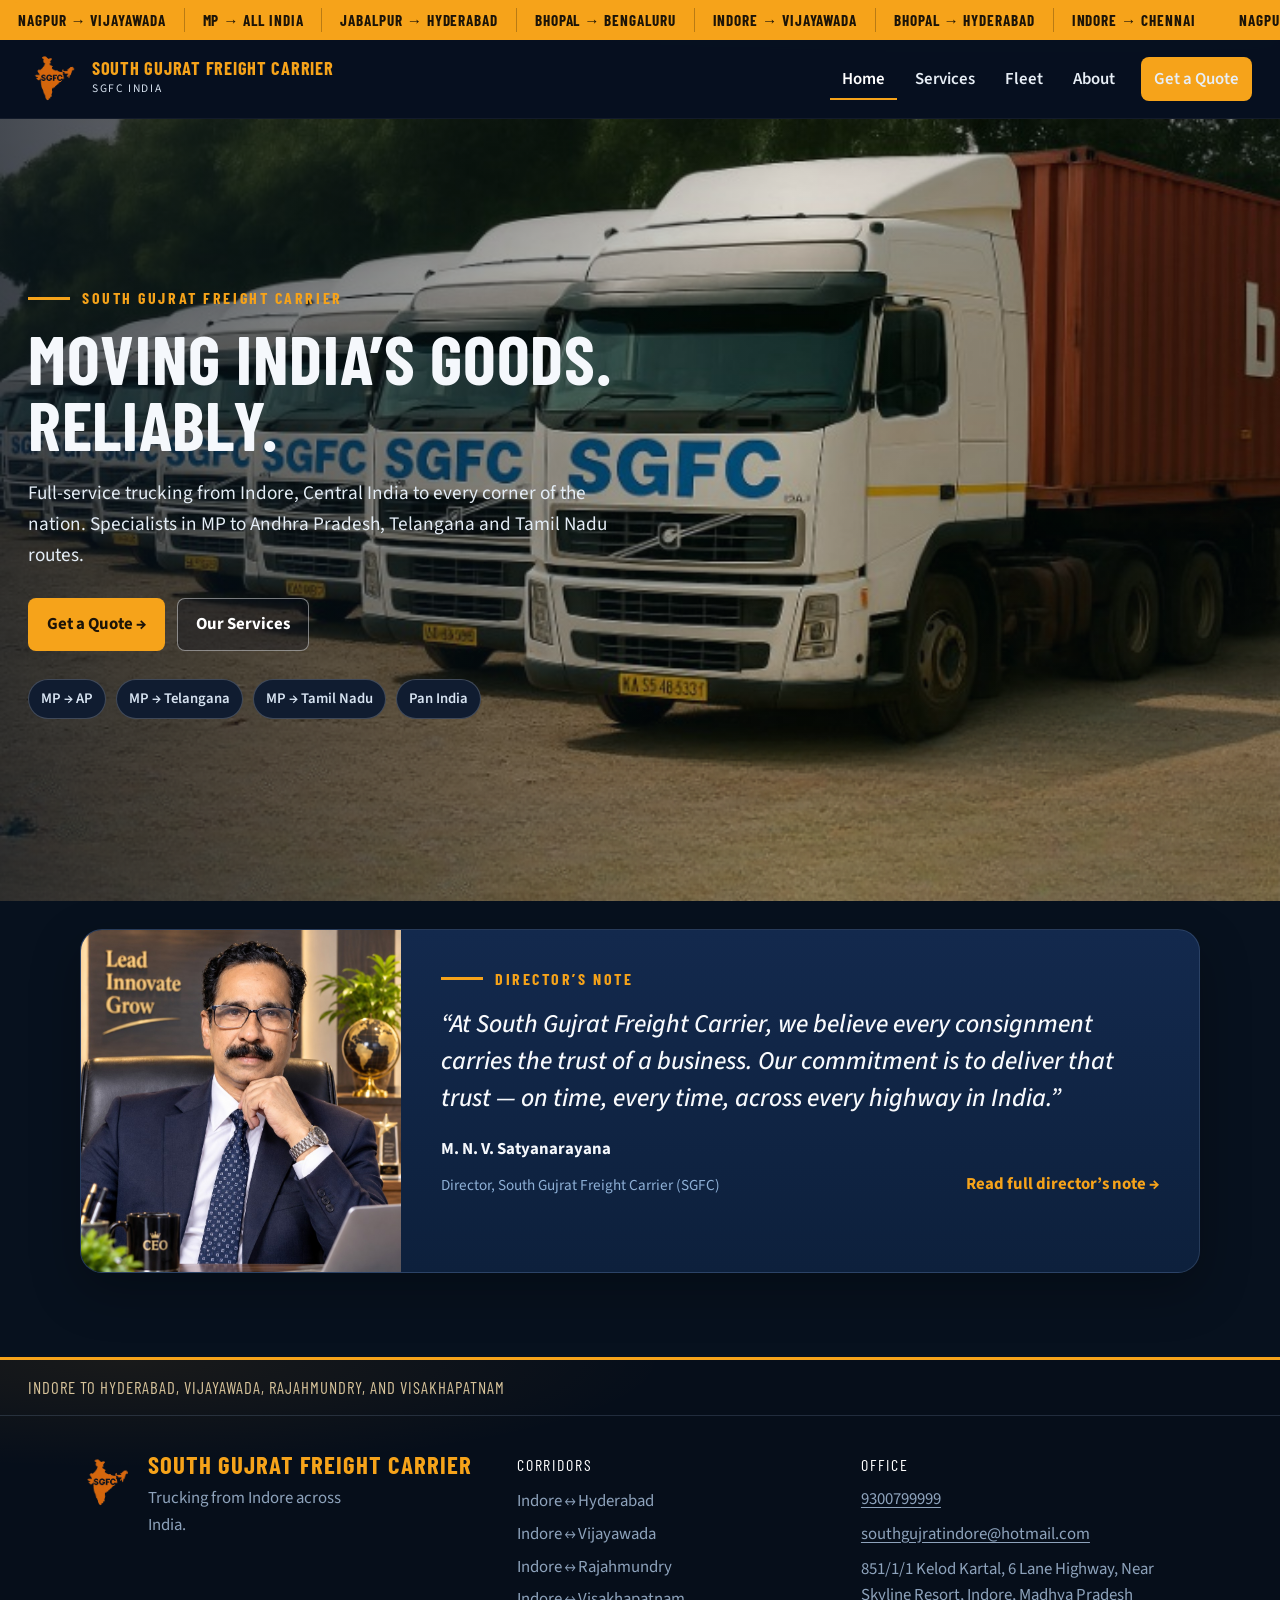
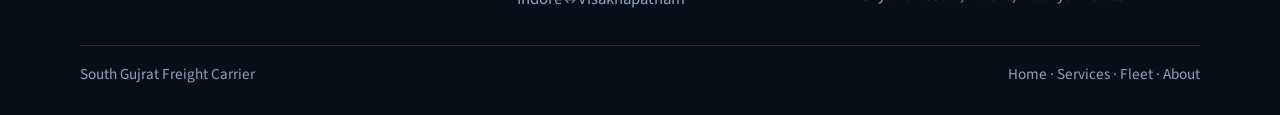
==== index.html @ d457032f "Add files via upload" ====
<!DOCTYPE html>
<html lang="en">
<head>
  <meta charset="UTF-8">
  <meta name="viewport" content="width=device-width, initial-scale=1">
  <title>South Gujrat Freight Carrier | Trucking from Indore</title>
  <meta name="description" content="Full-service trucking from Indore, Madhya Pradesh, to all of India, with regular lanes to Andhra Pradesh, Telangana, and Tamil Nadu. SGFC India.">
  <link rel="icon" href="assets/logo.png" type="image/png">
  <link rel="preconnect" href="https://fonts.googleapis.com">
  <link rel="preconnect" href="https://fonts.gstatic.com" crossorigin>
  <link href="https://fonts.googleapis.com/css2?family=Barlow+Condensed:wght@600;700;800&family=Source+Sans+3:ital,wght@0,400;0,500;0,600;0,700;1,500&display=swap" rel="stylesheet">
  <link rel="stylesheet" href="css/styles.css">
</head>
<body>
  <a class="skip" href="#main">Skip to content</a>
  <div class="topbar">
    <div class="ticker">
      <div class="ticker-track">
        <div class="ticker-group">
          <span>Nagpur → Vijayawada</span>
          <span>MP → All India</span>
          <span>Jabalpur → Hyderabad</span>
          <span>Bhopal → Bengaluru</span>
          <span>Indore → Vijayawada</span>
          <span>Bhopal → Hyderabad</span>
          <span>Indore → Chennai</span>
        </div>
        <div class="ticker-group" aria-hidden="true">
          <span>Nagpur → Vijayawada</span>
          <span>MP → All India</span>
          <span>Jabalpur → Hyderabad</span>
          <span>Bhopal → Bengaluru</span>
          <span>Indore → Vijayawada</span>
          <span>Bhopal → Hyderabad</span>
          <span>Indore → Chennai</span>
        </div>
      </div>
    </div>
    <header class="site-header wrap">
      <a class="brand" href="index.html">
        <img class="brand-mark" src="assets/logo.png" alt="">
        <span>
          <span class="brand-name">South Gujrat Freight Carrier</span>
          <span class="brand-sub">SGFC India</span>
        </span>
      </a>
      <button class="nav-toggle" type="button" aria-expanded="false" aria-controls="site-nav">Menu</button>
      <nav class="site-nav" id="site-nav">
        <a href="index.html" class="is-current" aria-current="page">Home</a>
        <a href="services.html">Services</a>
        <a href="fleet.html">Fleet</a>
        <a href="about.html">About</a>
        <a class="btn btn-orange" href="quote.html#quote">Get a Quote</a>
      </nav>
    </header>
  </div>

  <main id="main">
    <section class="hero">
      <div class="hero-bg"></div>
      <div class="hero-art">
        <img src="assets/trucks.png" alt="A line of SGFC trucks">
      </div>
      <div class="wrap hero-copy">
        <p class="eyebrow"><i></i> South Gujrat Freight Carrier</p>
        <h1>Moving India’s goods.<br>Reliably.</h1>
        <p class="lede">Full-service trucking from Indore, Central India to every corner of the nation. Specialists in MP to Andhra Pradesh, Telangana and Tamil Nadu routes.</p>
        <div class="hero-actions">
          <a class="btn btn-orange" href="quote.html#quote">Get a Quote →</a>
          <a class="btn btn-ghost" href="services.html">Our Services</a>
        </div>
        <div class="chips">
          <span class="chip">MP → AP</span>
          <span class="chip">MP → Telangana</span>
          <span class="chip">MP → Tamil Nadu</span>
          <span class="chip">Pan India</span>
        </div>
      </div>
    </section>

    <section class="section">
      <div class="wrap">
        <article class="director-card">
          <img src="assets/director.jpg" alt="M. N. V. Satyanarayana, Director of South Gujrat Freight Carrier">
          <div class="director-copy">
            <p class="eyebrow"><i></i> Director’s note</p>
            <blockquote class="director-quote">“At South Gujrat Freight Carrier, we believe every consignment carries the trust of a business. Our commitment is to deliver that trust — on time, every time, across every highway in India.”</blockquote>
            <div class="director-foot">
              <div>
                <p class="director-name">M. N. V. Satyanarayana</p>
                <p class="director-role">Director, South Gujrat Freight Carrier (SGFC)</p>
              </div>
              <a class="text-link" href="about.html#directors-note">Read full director’s note →</a>
            </div>
          </div>
        </article>
      </div>
    </section>
  </main>

  <footer class="site-footer">
    <p class="footer-lanes">Indore to Hyderabad, Vijayawada, Rajahmundry, and Visakhapatnam</p>
    <div class="wrap footer-main">
      <div class="footer-brand">
        <img src="assets/logo.png" alt="">
        <div>
          <p class="footer-name">South Gujrat Freight Carrier</p>
          <p class="footer-tagline">Trucking from Indore across India.</p>
        </div>
      </div>
      <div>
        <p class="footer-label">Corridors</p>
        <ul class="footer-routes">
          <li>Indore ↔ Hyderabad</li>
          <li>Indore ↔ Vijayawada</li>
          <li>Indore ↔ Rajahmundry</li>
          <li>Indore ↔ Visakhapatnam</li>
        </ul>
      </div>
      <div class="footer-office">
        <p class="footer-label">Office</p>
        <p><a href="tel:9300799999">9300799999</a></p>
        <p><a href="mailto:southgujratindore@hotmail.com">southgujratindore@hotmail.com</a></p>
        <p>851/1/1 Kelod Kartal, 6 Lane Highway, Near Skyline Resort, Indore, Madhya Pradesh</p>
      </div>
    </div>
    <div class="wrap footer-base">
      <p>South Gujrat Freight Carrier</p>
      <p class="footer-index"><a href="index.html">Home</a> · <a href="services.html">Services</a> · <a href="fleet.html">Fleet</a> · <a href="about.html">About</a></p>
    </div>
  </footer>
  <script src="js/main.js"></script>
</body>
</html>
---- css/styles.css ----
:root {
  --bg: #07111e;
  --bg-raise: #0c1b33;
  --card: #0e2244;
  --card-2: #12294e;
  --line: rgba(154, 184, 220, 0.18);
  --orange: #f6a31a;
  --orange-deep: #e09012;
  --ink: #f5f8fc;
  --muted: #a9bdd3;
  --soft: #8ea3bc;
  --on-orange: #1c1408;
  --header: rgba(7, 16, 32, 0.96);
  --radius: 18px;
  --max: 1120px;
  --ticker-h: 40px;
  --shadow: 0 18px 50px rgba(0, 0, 0, 0.28);
  --font: "Source Sans 3", "Segoe UI", sans-serif;
  --display: "Barlow Condensed", "Arial Narrow", Impact, sans-serif;
}

*,
*::before,
*::after {
  box-sizing: border-box;
}

html {
  scroll-behavior: smooth;
}

body {
  margin: 0;
  min-height: 100vh;
  background:
    radial-gradient(1200px 500px at 80% -10%, rgba(28, 64, 112, 0.35), transparent 60%),
    var(--bg);
  color: var(--ink);
  font-family: var(--font);
  font-size: 1.05rem;
  line-height: 1.6;
}

img {
  max-width: 100%;
  display: block;
}

a {
  color: inherit;
  text-decoration: none;
}

button,
input,
select,
textarea {
  font: inherit;
  color: inherit;
}

.skip {
  position: absolute;
  left: 12px;
  top: -40px;
  background: var(--orange);
  color: var(--on-orange);
  padding: 8px 12px;
  z-index: 80;
  border-radius: 6px;
}

.skip:focus {
  top: 8px;
}

.wrap {
  width: min(var(--max), calc(100% - 40px));
  margin-inline: auto;
}

.topbar {
  position: sticky;
  top: 0;
  z-index: 40;
}

.ticker {
  height: var(--ticker-h);
  background: var(--orange);
  color: var(--on-orange);
  overflow: hidden;
  display: flex;
  align-items: center;
}

.ticker-track {
  display: flex;
  width: max-content;
  animation: ticker 36s linear infinite;
}

.ticker-group {
  display: flex;
  align-items: center;
  gap: 0;
  padding-right: 8px;
}

.ticker-group span {
  font-family: var(--display);
  font-weight: 700;
  letter-spacing: 0.06em;
  text-transform: uppercase;
  font-size: 0.95rem;
  padding: 0 18px;
  white-space: nowrap;
}

.ticker-group span + span {
  border-left: 1px solid rgba(28, 20, 8, 0.28);
}

@keyframes ticker {
  from { transform: translateX(0); }
  to { transform: translateX(-50%); }
}

.site-header {
  display: flex;
  align-items: center;
  justify-content: space-between;
  gap: 20px;
  width: 100%;
  max-width: none;
  margin: 0;
  min-height: 78px;
  padding: 10px max(28px, calc((100vw - 1240px) / 2));
  background: var(--header);
  border-bottom: 1px solid rgba(255, 255, 255, 0.05);
  backdrop-filter: blur(10px);
  box-sizing: border-box;
}

.brand {
  display: flex;
  align-items: center;
  gap: 12px;
  min-width: 0;
}

.brand-mark {
  width: 52px;
  height: 58px;
  flex: none;
  object-fit: contain;
}

.brand-name {
  display: block;
  font-family: var(--display);
  font-weight: 700;
  letter-spacing: 0.04em;
  text-transform: uppercase;
  color: var(--orange);
  font-size: 1.15rem;
  line-height: 1.05;
}

.brand-sub {
  display: block;
  margin-top: 2px;
  color: #d5e0ee;
  font-size: 0.72rem;
  letter-spacing: 0.14em;
  text-transform: uppercase;
}

.nav-toggle {
  display: none;
  border: 1px solid rgba(255, 255, 255, 0.2);
  background: transparent;
  color: white;
  border-radius: 8px;
  padding: 8px 12px;
  cursor: pointer;
}

.site-nav {
  display: flex;
  align-items: center;
  gap: 6px;
}

.site-nav a {
  color: #e7eef6;
  font-weight: 600;
  padding: 8px 12px;
  border-radius: 8px;
}

.site-nav a.is-current {
  color: white;
  box-shadow: inset 0 -2px 0 var(--orange);
  border-radius: 0;
}

.site-nav a.btn {
  box-shadow: none;
  margin-left: 8px;
}

.btn {
  display: inline-flex;
  align-items: center;
  justify-content: center;
  gap: 8px;
  border-radius: 8px;
  padding: 12px 18px;
  font-weight: 700;
  border: 1px solid transparent;
  cursor: pointer;
  transition: transform 0.15s ease, background 0.15s ease;
}

.btn:hover {
  transform: translateY(-1px);
}

.btn-orange {
  background: var(--orange);
  color: var(--on-orange);
}

.btn-orange:hover {
  background: #ffb42e;
}

.btn-ghost {
  background: rgba(6, 14, 28, 0.35);
  color: white;
  border-color: rgba(255, 255, 255, 0.45);
}

.hero {
  position: relative;
  min-height: calc(100vh - 118px);
  display: grid;
  align-items: center;
  padding: 72px 0 88px;
  overflow: hidden;
}

.hero-bg,
.hero-art {
  position: absolute;
  inset: 0;
  pointer-events: none;
}

.hero-bg {
  z-index: 1;
  background: linear-gradient(90deg, rgba(7, 17, 30, 0.72) 0%, rgba(7, 17, 30, 0.42) 34%, rgba(7, 17, 30, 0.12) 62%, rgba(7, 17, 30, 0.2) 100%);
}

.hero-art {
  z-index: 0;
}

.hero-art img {
  position: absolute;
  inset: 0;
  width: 100%;
  height: 100%;
  object-fit: cover;
  object-position: center center;
}

.hero-copy {
  position: relative;
  z-index: 1;
  width: 100%;
  max-width: none;
  margin: 0;
  padding-left: max(28px, calc((100vw - 1240px) / 2));
  padding-right: max(28px, calc((100vw - 1240px) / 2));
  box-sizing: border-box;
}

.hero-copy h1 {
  max-width: 11em;
}

.hero-copy .lede {
  max-width: 38rem;
}

.eyebrow {
  display: flex;
  align-items: center;
  gap: 12px;
  margin: 0 0 14px;
  color: var(--orange);
  font-family: var(--display);
  font-weight: 700;
  letter-spacing: 0.16em;
  text-transform: uppercase;
  font-size: 1rem;
}

.eyebrow i {
  width: 42px;
  height: 3px;
  background: var(--orange);
  display: block;
  font-style: normal;
}

p {
  margin: 0 0 0.75em;
}

p:last-child {
  margin-bottom: 0;
}

h1,
h2,
h3 {
  font-family: var(--display);
  font-weight: 700;
  letter-spacing: 0.01em;
  line-height: 0.95;
  margin: 0;
}

.hero h1 {
  font-size: clamp(2.7rem, 5.4vw, 4.8rem);
  text-transform: uppercase;
  max-width: 11em;
}

.lede {
  color: var(--muted);
  font-size: 1.15rem;
  max-width: 62ch;
}

.hero .lede {
  margin: 22px 0 0;
  font-size: 1.2rem;
  color: #e4edf6;
}

.hero-actions {
  display: flex;
  flex-wrap: wrap;
  gap: 12px;
  margin-top: 28px;
}

.chips {
  display: flex;
  flex-wrap: wrap;
  gap: 10px;
  margin-top: 28px;
}

.chip,
.pill {
  display: inline-flex;
  align-items: center;
  border-radius: 999px;
  padding: 7px 12px;
  font-size: 0.92rem;
  font-weight: 600;
}

.chip {
  color: #d7e3f1;
  background: #101c30;
  border: 1px solid rgba(255, 255, 255, 0.2);
  position: relative;
  z-index: 2;
}

.pill {
  background: var(--orange);
  color: var(--on-orange);
  font-size: 0.78rem;
  letter-spacing: 0.03em;
  text-transform: uppercase;
}

.section {
  padding: 28px 0 84px;
}

.director-card {
  display: grid;
  grid-template-columns: minmax(240px, 320px) 1fr;
  background: linear-gradient(180deg, #13294d 0%, #0d203c 100%);
  border: 1px solid var(--line);
  border-radius: 22px;
  overflow: hidden;
  box-shadow: var(--shadow);
}

.director-card img {
  width: 100%;
  height: 100%;
  min-height: 340px;
  object-fit: cover;
  object-position: center 18%;
}

.director-copy {
  padding: 36px 40px 32px;
}

.director-quote {
  margin: 8px 0 22px;
  font-size: clamp(1.25rem, 2vw, 1.65rem);
  font-style: italic;
  font-weight: 500;
  line-height: 1.45;
  color: #f7f9fc;
}

.director-name {
  font-family: var(--font);
  font-size: 1.05rem;
  font-weight: 700;
  letter-spacing: 0;
  line-height: 1.3;
}

.director-role {
  margin: 2px 0 0;
  color: #8eb0d6;
  font-size: 0.95rem;
}

.director-foot {
  display: flex;
  justify-content: space-between;
  align-items: flex-end;
  gap: 16px;
  flex-wrap: wrap;
  margin-top: 8px;
}

.text-link {
  color: var(--orange);
  font-weight: 700;
}

.text-link:hover {
  text-decoration: underline;
}

.page-head {
  padding: 54px 0 10px;
}

.page-head h1 {
  font-size: clamp(2.6rem, 5vw, 4.2rem);
  text-transform: uppercase;
  max-width: 16ch;
}

.page-head .lede {
  margin-top: 16px;
}

.card-grid {
  display: grid;
  grid-template-columns: 1fr 1fr;
  gap: 22px;
  margin-top: 28px;
}

.service-card,
.fleet-card,
.person,
.office-card,
.form-card,
.story-card {
  background: linear-gradient(180deg, rgba(18, 42, 78, 0.95), rgba(12, 30, 58, 0.95));
  border: 1px solid var(--line);
  border-radius: var(--radius);
  box-shadow: var(--shadow);
}

.service-card {
  padding: 28px 28px 24px;
}

.service-card h2,
.fleet-group h2,
.block-title {
  font-size: clamp(1.55rem, 2.2vw, 2rem);
  text-transform: uppercase;
  line-height: 1;
}

.card-kicker {
  display: flex;
  align-items: center;
  gap: 14px;
  margin-bottom: 8px;
}

.icon-badge {
  width: 46px;
  height: 46px;
  border-radius: 12px;
  display: grid;
  place-items: center;
  background: rgba(246, 163, 26, 0.12);
  color: var(--orange);
  flex: none;
}

.service-card p,
.fleet-card p,
.story-card p,
.note p {
  color: var(--muted);
}

.checks {
  list-style: none;
  padding: 0;
  margin: 18px 0 0;
  display: grid;
  grid-template-columns: 1fr 1fr;
  gap: 10px 16px;
}

.checks li {
  display: flex;
  gap: 8px;
  align-items: flex-start;
  color: #d5e2f0;
  font-weight: 600;
  font-size: 0.98rem;
}

.checks svg {
  flex: none;
  margin-top: 2px;
  color: var(--orange);
}

.fleet-groups {
  display: grid;
  gap: 28px;
  margin-top: 28px;
}

.fleet-group h2 {
  margin-bottom: 14px;
}

.fleet-row {
  display: grid;
  grid-template-columns: repeat(3, 1fr);
  gap: 16px;
}

.fleet-card {
  padding: 22px;
}

.fleet-card strong {
  display: block;
  font-family: var(--display);
  font-size: 2rem;
  letter-spacing: 0.03em;
  text-transform: uppercase;
  line-height: 1;
  margin-bottom: 8px;
}

.fleet-card p {
  margin: 0;
}

.page-banner {
  position: relative;
  min-height: 420px;
  display: flex;
  align-items: flex-end;
  padding: 72px 0 48px;
  background-color: #07111e;
  background-position: center center;
  background-size: cover;
  background-repeat: no-repeat;
}

.page-banner::before {
  content: "";
  position: absolute;
  inset: 0;
  background: linear-gradient(90deg, rgba(7, 17, 30, 0.78) 0%, rgba(7, 17, 30, 0.4) 52%, rgba(7, 17, 30, 0.22) 100%);
}

.page-banner .wrap {
  position: relative;
  z-index: 1;
}

.banner-services { background-image: url("../assets/services-hero.jpg"); }
.banner-fleet { background-image: url("../assets/fleet-hero.jpg"); }
.banner-about {
  background-image: url("../assets/office.jpg");
  background-position: center 62%;
}
.banner-contact { background-image: url("../assets/contact-hero.jpg"); }

.page-banner h1 {
  font-size: clamp(2.8rem, 6vw, 4.6rem);
  text-transform: uppercase;
  max-width: 16em;
}

.page-banner .lede {
  color: #e7eef6;
  max-width: 40rem;
}

.intro-band {
  background: #12243f;
  padding: 28px 0;
}

.intro-band p {
  margin: 0 auto;
  max-width: 920px;
  text-align: center;
  color: #d7e3f1;
  font-size: 1.08rem;
}

.section-title {
  text-align: center;
  text-transform: uppercase;
  font-size: clamp(2rem, 4vw, 2.8rem);
  margin: 0 0 22px;
}

.route-grid,
.goods-grid,
.spec-grid {
  display: grid;
  gap: 14px;
}

.route-grid,
.spec-grid {
  grid-template-columns: 1fr 1fr;
}

.goods-grid {
  grid-template-columns: repeat(4, 1fr);
}

.route-card,
.goods-grid span,
.spec-card {
  border: 1px solid var(--line);
  border-radius: 16px;
  background: #0e2244;
}

.route-card {
  display: flex;
  justify-content: space-between;
  align-items: center;
  gap: 12px;
  padding: 16px 18px;
}

.route-card strong {
  display: block;
  font-size: 1.05rem;
}

.route-card span {
  color: var(--soft);
  font-size: 0.92rem;
}

.route-card em {
  color: var(--orange);
  font-style: normal;
  font-weight: 700;
  font-size: 1.25rem;
}

.goods-grid span {
  display: block;
  text-align: center;
  padding: 16px 12px;
  font-weight: 600;
}

.spec-card {
  overflow: hidden;
  padding: 0;
}

.spec-visual {
  position: relative;
  min-height: 150px;
  display: grid;
  place-items: center;
  background: linear-gradient(180deg, #1a3d72, #24325a);
  color: var(--orange);
}

.spec-visual .pill {
  position: absolute;
  top: 14px;
  right: 14px;
}

.spec-body {
  padding: 20px 22px 22px;
}

.spec-body h2 {
  font-size: 1.45rem;
  text-transform: uppercase;
}

.spec-body p {
  color: var(--muted);
}

.spec-cap,
.spec-label {
  color: var(--orange);
  font-weight: 700;
  margin: 8px 0 6px;
}

.spec-best {
  color: white;
  font-weight: 700;
  margin: 0;
}

.story-card,
.note {
  padding: 32px;
  margin-top: 22px;
}

.note-layout {
  display: grid;
  grid-template-columns: 280px 1fr;
  gap: 28px;
  align-items: start;
}

.note-layout img {
  width: 100%;
  border-radius: 14px;
  object-fit: cover;
  object-position: center 15%;
  min-height: 320px;
  max-height: 460px;
}

.team-grid {
  display: grid;
  grid-template-columns: repeat(4, 1fr);
  gap: 18px;
  margin-top: 18px;
}

.person {
  padding: 16px 16px 20px;
  text-align: center;
}

.portrait {
  border-radius: 16px;
  background: #070b12;
  overflow: hidden;
  aspect-ratio: 4 / 5;
  display: grid;
  place-items: end center;
}

.portrait img {
  width: 100%;
  height: 100%;
  object-fit: contain;
  object-position: center bottom;
}

.portrait-photo img {
  object-fit: cover;
  object-position: center 20%;
}

.team-title {
  margin: 42px 0 0;
}

.person h3 {
  margin-top: 14px;
  font-family: var(--font);
  font-size: 1.15rem;
  font-weight: 700;
  letter-spacing: 0;
  line-height: 1.3;
  text-transform: none;
}

.contact-layout {
  display: grid;
  grid-template-columns: 0.85fr 1.15fr;
  gap: 22px;
  margin-top: 28px;
  align-items: start;
}

.office-card,
.form-card {
  padding: 28px;
}

.office-list {
  display: grid;
  gap: 16px;
  margin: 18px 0 0;
}

.office-list div {
  padding-top: 14px;
  border-top: 1px solid var(--line);
}

.office-list dt {
  font-size: 0.78rem;
  letter-spacing: 0.12em;
  text-transform: uppercase;
  color: var(--orange);
  font-weight: 700;
}

.office-list dd {
  margin: 4px 0 0;
  color: var(--muted);
}

.office-list a {
  color: white;
  font-weight: 700;
}

.blank-note {
  color: var(--soft);
  margin-top: 8px;
}

label {
  display: block;
  font-weight: 700;
  font-size: 0.92rem;
  margin-bottom: 6px;
}

.fields {
  display: grid;
  grid-template-columns: 1fr 1fr;
  gap: 14px 16px;
}

.field-wide {
  grid-column: 1 / -1;
}

input,
select,
textarea {
  width: 100%;
  background: #091526;
  border: 1px solid rgba(158, 186, 220, 0.28);
  border-radius: 8px;
  padding: 11px 12px;
  outline: none;
}

input:focus,
select:focus,
textarea:focus {
  border-color: var(--orange);
  box-shadow: 0 0 0 3px rgba(246, 163, 26, 0.18);
}

textarea {
  min-height: 120px;
  resize: vertical;
}

.form-actions {
  margin-top: 16px;
}

.form-result {
  margin-top: 16px;
  padding: 14px 16px;
  border-radius: 10px;
  background: rgba(246, 163, 26, 0.1);
  border: 1px solid rgba(246, 163, 26, 0.35);
  color: #f3e2c0;
}

.form-result[hidden] {
  display: none;
}

.form-result.is-error {
  background: rgba(180, 48, 48, 0.16);
  border-color: rgba(255, 140, 140, 0.45);
  color: #ffd7d7;
}

.honey {
  position: absolute;
  left: -10000px;
  width: 1px;
  height: 1px;
  overflow: hidden;
}

.btn:disabled {
  opacity: 0.7;
  cursor: wait;
}

.form-result pre {
  white-space: pre-wrap;
  font-family: var(--font);
  margin: 10px 0 0;
  color: var(--ink);
}

.site-footer {
  border-top: 3px solid var(--orange);
  color: var(--soft);
  background:
    radial-gradient(900px 180px at 10% 0%, rgba(246, 163, 26, 0.08), transparent 60%),
    #060e1a;
}

.footer-lanes {
  margin: 0;
  padding: 16px max(28px, calc((100vw - 1240px) / 2));
  border-bottom: 1px solid var(--line);
  color: #d7c39a;
  font-family: var(--display);
  letter-spacing: 0.06em;
  text-transform: uppercase;
  font-size: 1.05rem;
  line-height: 1.4;
}

.footer-main {
  display: grid;
  grid-template-columns: 1.3fr 1fr 1.1fr;
  gap: 36px;
  padding: 36px 0 28px;
}

.footer-brand {
  display: flex;
  align-items: flex-start;
  gap: 14px;
}

.footer-brand img {
  width: 54px;
  height: 62px;
  object-fit: contain;
  flex: none;
}

.footer-tagline {
  margin: 0;
  max-width: 28ch;
}

.footer-name {
  margin: 0 0 8px;
  color: var(--orange);
  font-family: var(--display);
  font-size: 1.55rem;
  letter-spacing: 0.04em;
  text-transform: uppercase;
  font-weight: 700;
  line-height: 1;
}

.footer-label {
  margin: 0 0 10px;
  color: white;
  font-family: var(--display);
  letter-spacing: 0.12em;
  text-transform: uppercase;
  font-size: 1rem;
}

.footer-routes {
  list-style: none;
  margin: 0;
  padding: 0;
  display: grid;
  gap: 6px;
}

.footer-office p {
  margin: 0 0 8px;
}

.footer-office a,
.footer-index a {
  color: inherit;
  text-decoration: none;
}

.footer-office a {
  text-decoration: underline;
  text-underline-offset: 3px;
}

.footer-office a:hover,
.footer-index a:hover {
  color: white;
}

.footer-base {
  display: flex;
  justify-content: space-between;
  gap: 16px;
  flex-wrap: wrap;
  padding: 16px 0 28px;
  border-top: 1px solid var(--line);
  font-size: 0.95rem;
}

.footer-base > p,
.footer-index {
  margin: 0;
}

.fleet-photo {
  margin: 8px auto 0;
}

.fleet-photo img {
  width: 100%;
  height: min(440px, 56vw);
  object-fit: cover;
  object-position: center 62%;
  border-radius: 18px;
  border: 1px solid var(--line);
}

@media (max-width: 980px) {
  .card-grid,
  .contact-layout,
  .note-layout,
  .team-grid,
  .fleet-row,
  .route-grid,
  .spec-grid,
  .goods-grid,
  .footer-main {
    grid-template-columns: 1fr 1fr;
  }

  .team-grid {
    grid-template-columns: 1fr 1fr;
  }

  .director-card {
    grid-template-columns: 1fr;
  }

  .director-card img {
    max-height: 420px;
  }
}

@media (max-width: 800px) {
  .nav-toggle {
    display: inline-flex;
  }

  .site-nav {
    display: none;
    position: absolute;
    left: 0;
    right: 0;
    top: 100%;
    background: #071322;
    border-bottom: 1px solid var(--line);
    padding: 10px 20px 18px;
    flex-direction: column;
    align-items: stretch;
  }

  .site-nav.is-open {
    display: flex;
  }

  .site-nav a.btn {
    margin-left: 0;
    text-align: center;
  }

  .site-header {
    position: relative;
  }

  .brand-name {
    font-size: 0.95rem;
  }
}

@media (max-width: 680px) {
  .wrap {
    width: min(var(--max), calc(100% - 28px));
  }

  .card-grid,
  .contact-layout,
  .note-layout,
  .team-grid,
  .fleet-row,
  .route-grid,
  .spec-grid,
  .footer-main,
  .fields,
  .checks {
    grid-template-columns: 1fr;
  }

  .goods-grid {
    grid-template-columns: 1fr 1fr;
  }

  .hero {
    min-height: auto;
    padding: 48px 0 64px;
  }

  .hero-bg {
    background: linear-gradient(180deg, rgba(7, 17, 30, 0.62) 0%, rgba(7, 17, 30, 0.28) 100%);
  }

  .hero-art img {
    object-position: 70% center;
  }

  .director-copy,
  .service-card,
  .story-card,
  .note,
  .office-card,
  .form-card {
    padding: 22px;
  }
}

.network-intro {
  max-width: 760px;
  margin: 0 auto 28px;
  text-align: center;
}

.network-intro .eyebrow {
  justify-content: center;
}

.network-intro p:last-child {
  margin: 0;
  color: #d5e2f0;
}

.network-map {
  position: relative;
  height: 560px;
  border-radius: 28px;
  border: 1px solid rgba(154, 184, 220, 0.22);
  background:
    radial-gradient(480px 240px at 50% 48%, rgba(246, 163, 26, 0.1), transparent 72%),
    linear-gradient(180deg, #132848 0%, #0b1730 100%);
  overflow: hidden;
  box-shadow: 0 24px 50px rgba(0, 0, 0, 0.28);
}

.network-lines {
  position: absolute;
  inset: 0;
  width: 100%;
  height: 100%;
}

.network-lines line {
  stroke: rgba(246, 196, 92, 0.9);
  stroke-width: 1.7;
  stroke-linecap: round;
  stroke-dasharray: 1.5 9;
  animation: lane-flow 1.15s linear infinite;
}

@keyframes lane-flow {
  to { stroke-dashoffset: -21; }
}

.net-hub,
.net-node,
.net-truck {
  position: absolute;
}

.net-hub {
  left: 50%;
  top: 48%;
  z-index: 4;
  display: flex;
  flex-direction: column;
  align-items: center;
  justify-content: center;
  width: 158px;
  min-height: 104px;
  padding: 14px 12px 12px;
  border-radius: 16px;
  transform: translate(-50%, -50%);
  background: linear-gradient(180deg, #ffc14a 0%, #e09012 100%);
  color: #1b1203;
  text-align: center;
  box-shadow: 0 18px 40px rgba(246, 163, 26, 0.28);
}

.net-hub strong {
  font-family: var(--display);
  font-size: 2rem;
  font-weight: 800;
  letter-spacing: 0.08em;
  line-height: 0.9;
  text-transform: uppercase;
}

.net-hub small {
  margin-top: 4px;
  font-size: 0.78rem;
  font-weight: 700;
}

.hub-ring {
  position: relative;
  width: 16px;
  height: 16px;
  margin-bottom: 8px;
  border: 3px solid white;
  border-radius: 50%;
  box-shadow: 0 0 0 5px rgba(255, 255, 255, 0.18);
}

.hub-ring::before,
.hub-ring::after {
  content: "";
  position: absolute;
  inset: -7px;
  border: 2px solid rgba(255, 255, 255, 0.8);
  border-radius: 50%;
  animation: hub-pulse 2.4s ease-out infinite;
}

.hub-ring::after {
  animation-delay: 1.2s;
}

@keyframes hub-pulse {
  0% { transform: scale(0.65); opacity: 0.85; }
  100% { transform: scale(2.1); opacity: 0; }
}

.net-node[data-lane="gujarat"] { --x: 16%; --y: 24%; }
.net-node[data-lane="maharashtra"] { --x: 12%; --y: 50%; }
.net-node[data-lane="karnataka"] { --x: 22%; --y: 78%; }
.net-node[data-lane="tamil-nadu"] { --x: 50%; --y: 88%; }
.net-node[data-lane="andhra-pradesh"] { --x: 78%; --y: 78%; }
.net-node[data-lane="telangana"] { --x: 88%; --y: 48%; }
.net-node[data-lane="bihar"] { --x: 82%; --y: 22%; }
.net-node[data-lane="west-bengal"] { --x: 52%; --y: 14%; }

.net-node {
  z-index: 3;
  left: var(--x);
  top: var(--y);
  display: flex;
  align-items: center;
  gap: 8px;
  margin: 0;
  padding: 9px 14px;
  border: 1px solid rgba(176, 206, 236, 0.32);
  border-radius: 12px;
  background: rgba(16, 40, 74, 0.94);
  color: white;
  font-weight: 600;
  white-space: nowrap;
  transform: translate(-50%, -50%);
  box-shadow: 0 12px 26px rgba(0, 0, 0, 0.28);
}

.node-dot {
  width: 9px;
  height: 9px;
  border-radius: 50%;
  background: #3ddc97;
  box-shadow: 0 0 0 4px rgba(61, 220, 151, 0.16);
  flex: none;
}

.net-truck {
  z-index: 2;
  left: 0;
  top: 0;
  width: 46px;
  height: 23px;
  offset-rotate: auto;
  offset-anchor: center;
  animation: net-run var(--dur, 7s) linear infinite;
  animation-delay: var(--delay, 0s);
  opacity: 0;
  pointer-events: none;
}

.network-map.is-ready .net-truck {
  opacity: 1;
}

.net-truck svg {
  display: block;
  width: 46px;
  height: 23px;
  overflow: visible;
  filter: drop-shadow(0 2px 2px rgba(0, 0, 0, 0.4));
}

.net-truck rect {
  fill: #f6a31a;
}

.net-truck .cab {
  fill: #ffe3a6;
}

.net-truck .glass {
  fill: #16324f;
}

@keyframes net-run {
  0% { offset-distance: 0%; }
  46% { offset-distance: 100%; }
  54% { offset-distance: 100%; }
  100% { offset-distance: 0%; }
}

.routes-head {
  margin: 28px 0 14px;
  text-align: center;
}

.routes-head h3 {
  margin: 0;
  font-family: var(--display);
  font-size: clamp(1.7rem, 3vw, 2.2rem);
  letter-spacing: 0.04em;
  text-transform: uppercase;
}

.routes-head p {
  margin: 6px 0 0;
  color: var(--soft);
}

.major-routes {
  display: grid;
  grid-template-columns: repeat(4, 1fr);
  gap: 14px;
}

.major-routes article {
  padding: 18px 16px 16px;
  border: 1px solid rgba(154, 184, 220, 0.2);
  border-radius: 16px;
  background: #0d1b31;
}

.route-pair {
  display: flex;
  align-items: baseline;
  justify-content: space-between;
  gap: 8px;
  margin: 0;
  color: white;
  font-family: var(--display);
  font-size: clamp(1.15rem, 1.6vw, 1.45rem);
  font-weight: 700;
  letter-spacing: 0.03em;
  line-height: 1;
  text-transform: uppercase;
}

.route-pair i {
  color: var(--orange);
  font-style: normal;
}

.major-routes small {
  display: block;
  margin-top: 10px;
  color: var(--soft);
}

@media (max-width: 980px) {
  .major-routes {
    grid-template-columns: 1fr 1fr;
  }

  .network-map {
    height: 620px;
  }

  .net-node[data-lane="gujarat"] { --x: 22%; --y: 13%; }
  .net-node[data-lane="west-bengal"] { --x: 62%; --y: 9%; }
  .net-node[data-lane="bihar"] { --x: 84%; --y: 22%; }
  .net-node[data-lane="maharashtra"] { --x: 18%; --y: 32%; }
  .net-node[data-lane="telangana"] { --x: 86%; --y: 56%; }
  .net-node[data-lane="karnataka"] { --x: 20%; --y: 68%; }
  .net-node[data-lane="andhra-pradesh"] { --x: 78%; --y: 74%; }
  .net-node[data-lane="tamil-nadu"] { --x: 46%; --y: 90%; }
}

@media (max-width: 680px) {
  .network-map {
    height: 700px;
    border-radius: 20px;
  }

  .net-hub {
    width: 108px;
    min-height: 84px;
  }

  .net-hub strong {
    font-size: 1.45rem;
  }

  .net-node {
    max-width: 96px;
    padding: 6px 8px;
    font-size: 0.84rem;
    line-height: 1.15;
    white-space: normal;
  }

  .net-truck,
  .net-truck svg {
    width: 32px;
    height: 16px;
  }

  .major-routes {
    grid-template-columns: 1fr;
  }
}

@media (prefers-reduced-motion: reduce) {
  .ticker-track,
  .network-lines line,
  .hub-ring::before,
  .hub-ring::after,
  .net-truck {
    animation: none;
  }

  .net-truck {
    offset-distance: 58%;
  }

  html {
    scroll-behavior: auto;
  }
}
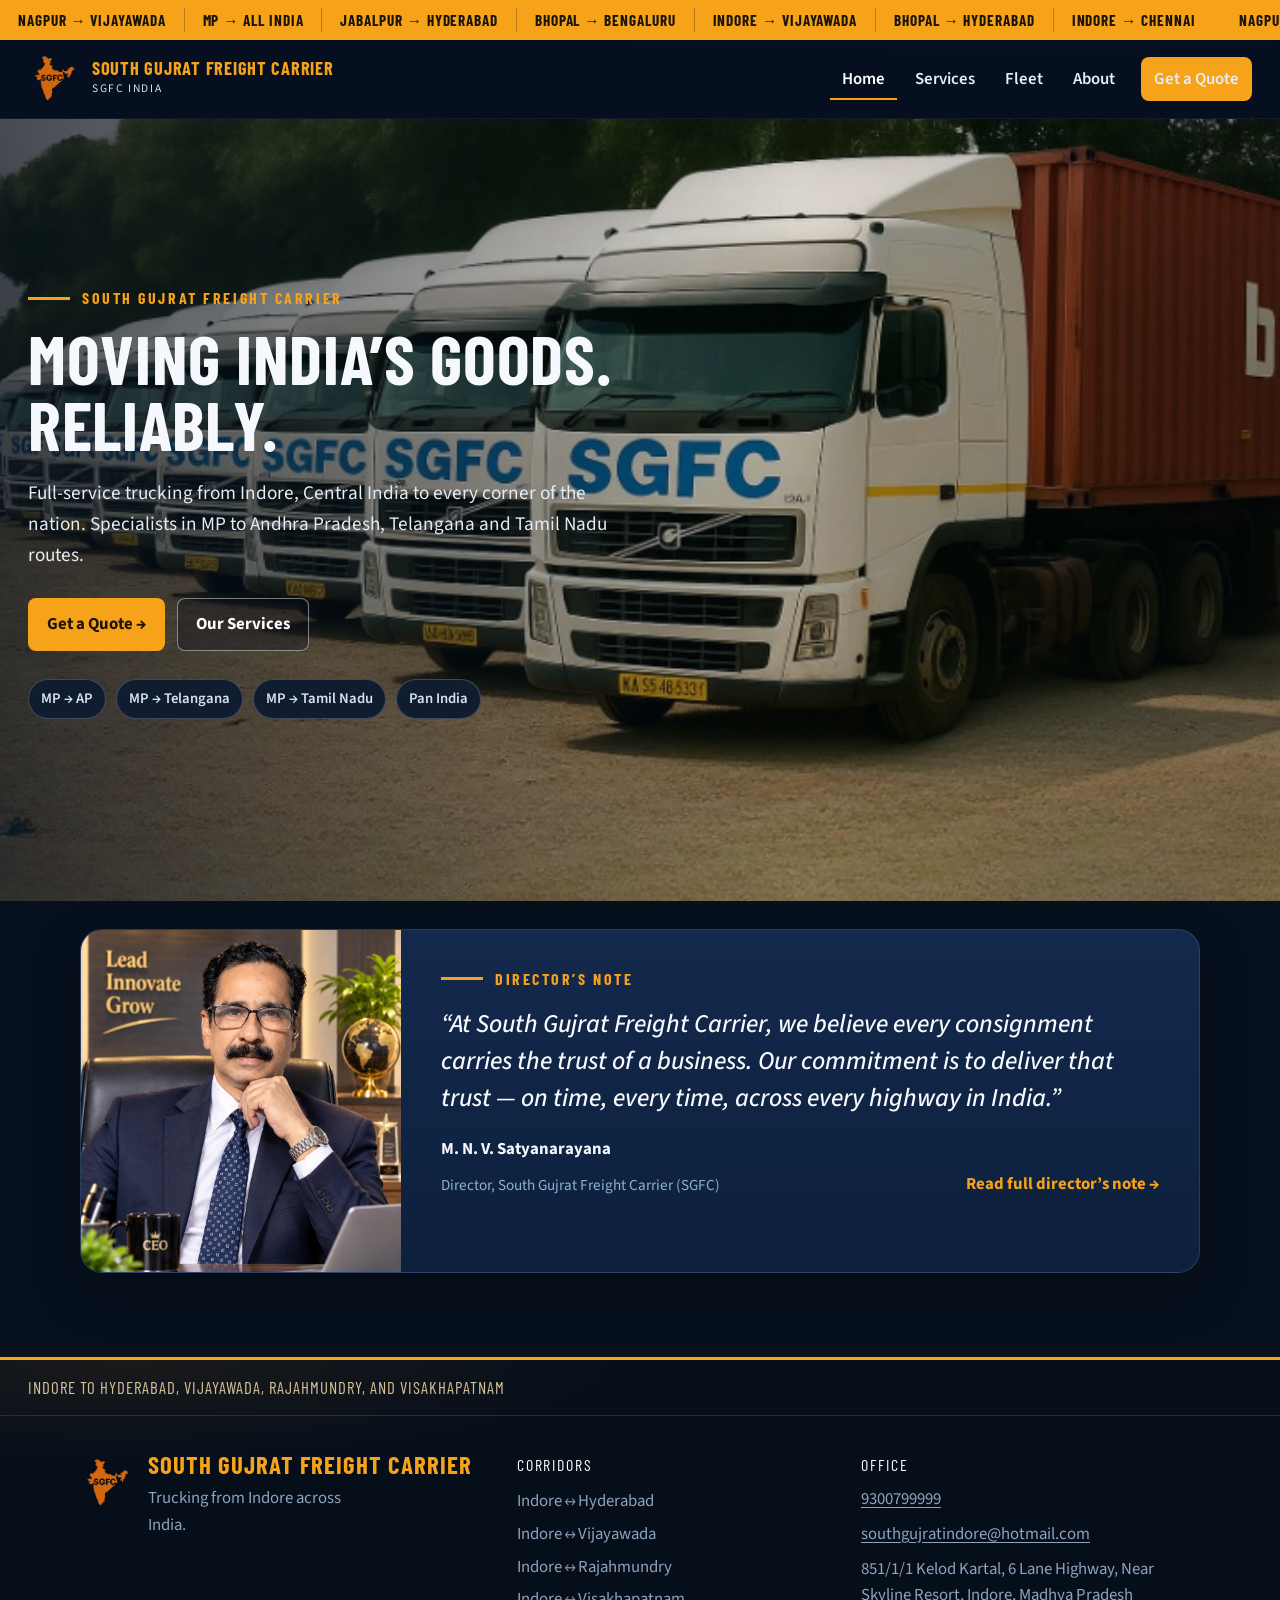
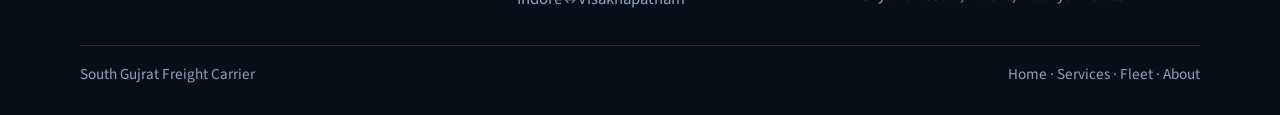
==== commit c723650c: "Fade page text in after each page opens Headlines, introductions, and section blocks stay clear unti" ====
--- a/index.html
+++ b/index.html
@@ -2,6 +2,7 @@
 <html lang="en">
 <head>
   <meta charset="UTF-8">
+  <script>document.documentElement.classList.add("js");</script>
   <meta name="viewport" content="width=device-width, initial-scale=1">
   <title>South Gujrat Freight Carrier | Trucking from Indore</title>
   <meta name="description" content="Full-service trucking from Indore, Madhya Pradesh, to all of India, with regular lanes to Andhra Pradesh, Telangana, and Tamil Nadu. SGFC India.">
--- a/css/styles.css
+++ b/css/styles.css
@@ -1486,6 +1486,46 @@
   }
 }
 
+@keyframes appear {
+  from {
+    opacity: 0;
+    transform: translateY(18px);
+  }
+
+  to {
+    opacity: 1;
+    transform: none;
+  }
+}
+
+@keyframes appear-fade {
+  from { opacity: 0; }
+  to { opacity: 1; }
+}
+
+@media (prefers-reduced-motion: no-preference) {
+  html.js .hero-copy > *,
+  html.js .page-banner .wrap > *,
+  html.js .intro-band .wrap,
+  html.js main .section .wrap > * {
+    opacity: 0;
+    transform: translateY(18px);
+  }
+
+  html.js main .section .wrap > .network-map {
+    transform: none;
+  }
+
+  html.js .is-shown {
+    animation: appear 0.72s cubic-bezier(0.22, 0.7, 0.2, 1) both;
+    animation-delay: var(--reveal-delay, 0ms);
+  }
+
+  html.js .network-map.is-shown {
+    animation-name: appear-fade;
+  }
+}
+
 @media (prefers-reduced-motion: reduce) {
   .ticker-track,
   .network-lines line,
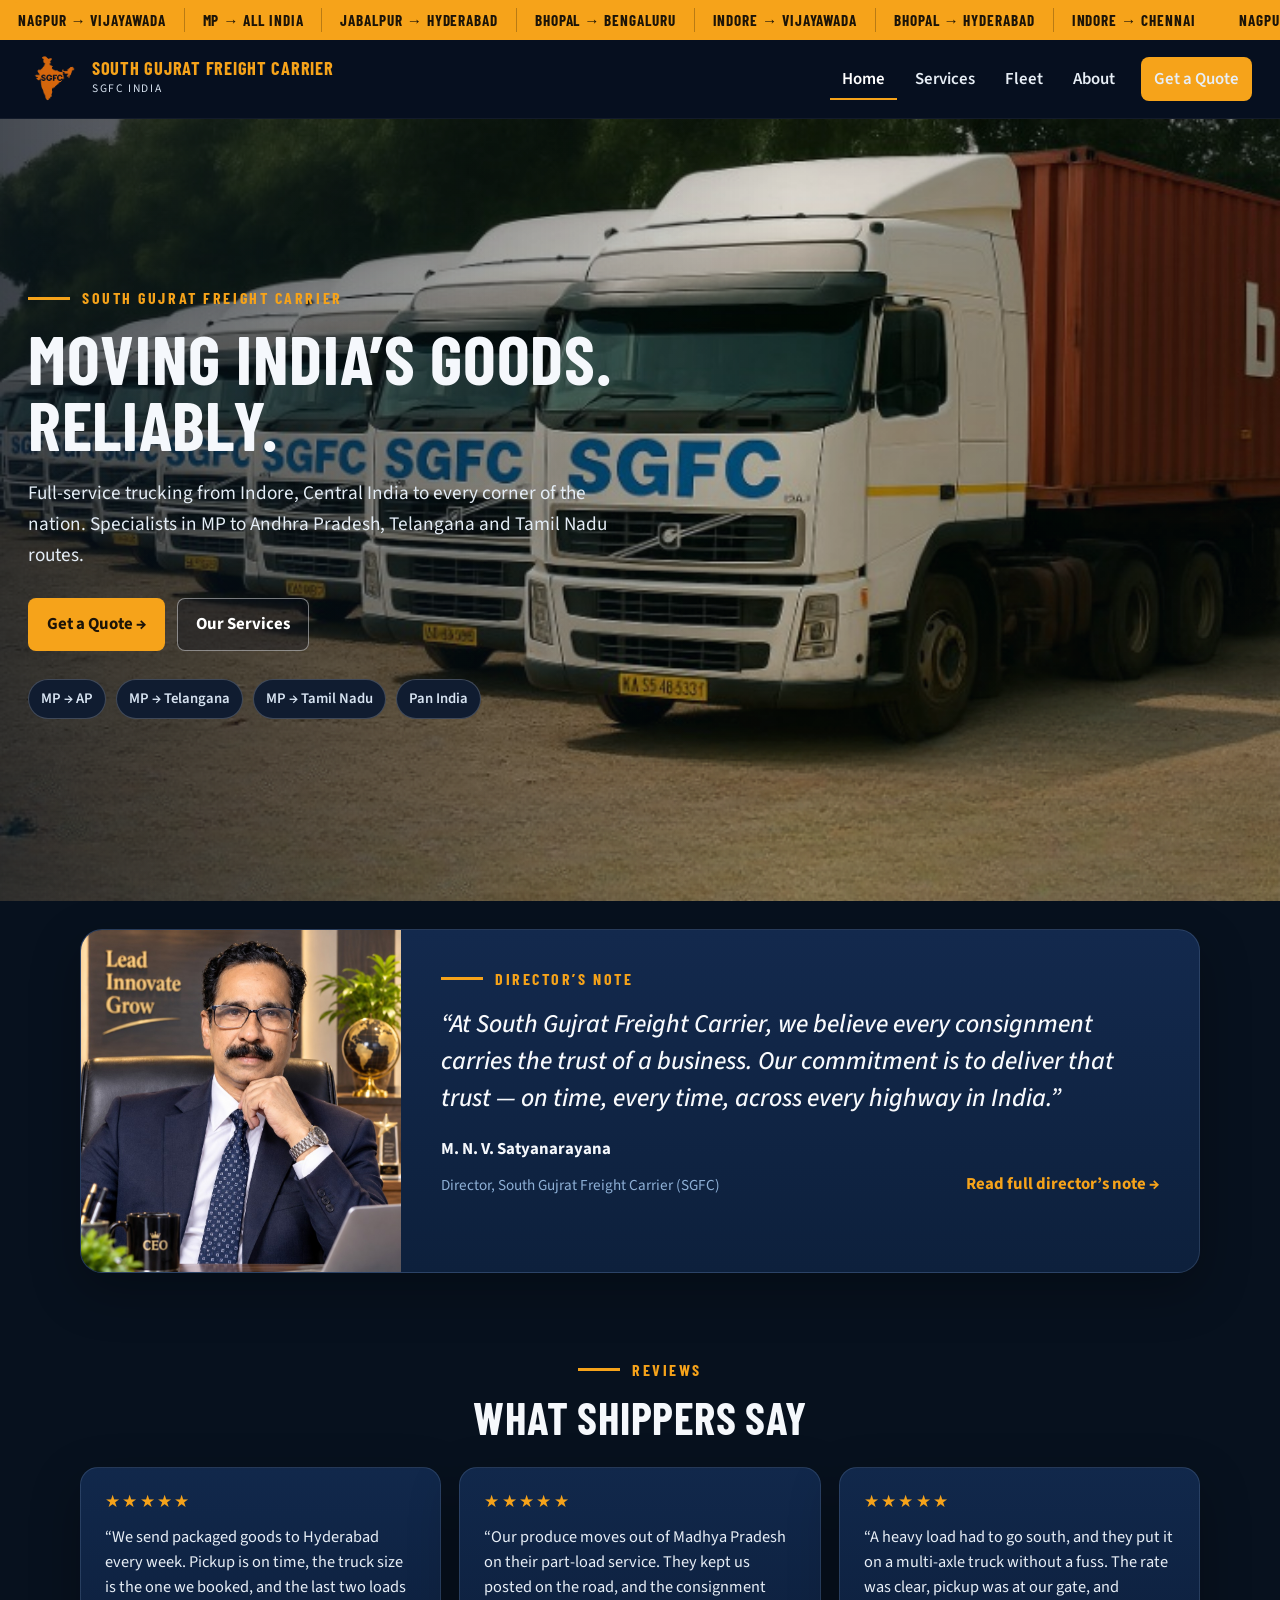
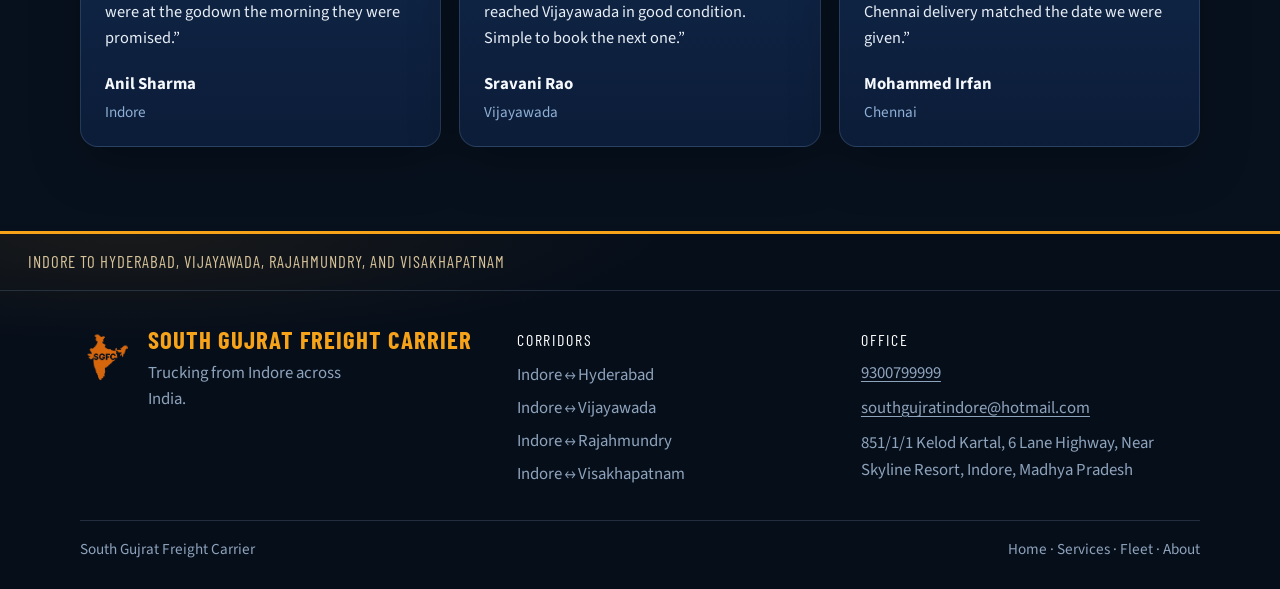
==== commit 721857cf: "Add shipper reviews to the bottom of the home page Three five-star reviews, each with a name and cit" ====
--- a/index.html
+++ b/index.html
@@ -97,6 +97,35 @@
         </article>
       </div>
     </section>
+
+    <section class="section testimonials" aria-labelledby="reviews-title">
+      <div class="wrap">
+        <div class="testimonial-head">
+          <p class="eyebrow"><i></i> Reviews</p>
+          <h2 class="section-title" id="reviews-title">What shippers say</h2>
+        </div>
+        <div class="testimonial-grid">
+          <article class="testimonial">
+            <p class="stars" aria-label="5 out of 5 stars"><span aria-hidden="true">★★★★★</span></p>
+            <blockquote>“We send packaged goods to Hyderabad every week. Pickup is on time, the truck size is the one we booked, and the last two loads were at the godown the morning they were promised.”</blockquote>
+            <p class="testimonial-name">Anil Sharma</p>
+            <p class="testimonial-place">Indore</p>
+          </article>
+          <article class="testimonial">
+            <p class="stars" aria-label="5 out of 5 stars"><span aria-hidden="true">★★★★★</span></p>
+            <blockquote>“Our produce moves out of Madhya Pradesh on their part-load service. They kept us posted on the road, and the consignment reached Vijayawada in good condition. Simple to book the next one.”</blockquote>
+            <p class="testimonial-name">Sravani Rao</p>
+            <p class="testimonial-place">Vijayawada</p>
+          </article>
+          <article class="testimonial">
+            <p class="stars" aria-label="5 out of 5 stars"><span aria-hidden="true">★★★★★</span></p>
+            <blockquote>“A heavy load had to go south, and they put it on a multi-axle truck without a fuss. The rate was clear, pickup was at our gate, and Chennai delivery matched the date we were given.”</blockquote>
+            <p class="testimonial-name">Mohammed Irfan</p>
+            <p class="testimonial-place">Chennai</p>
+          </article>
+        </div>
+      </div>
+    </section>
   </main>
 
   <footer class="site-footer">
--- a/css/styles.css
+++ b/css/styles.css
@@ -459,6 +459,72 @@
   text-decoration: underline;
 }
 
+.testimonials {
+  padding-top: 0;
+}
+
+.testimonial-head {
+  margin-bottom: 28px;
+  text-align: center;
+}
+
+.testimonial-head .eyebrow {
+  justify-content: center;
+}
+
+.testimonial-head .section-title {
+  margin-bottom: 0;
+}
+
+.testimonial-grid {
+  display: grid;
+  grid-template-columns: repeat(3, 1fr);
+  gap: 18px;
+}
+
+.testimonial {
+  display: flex;
+  flex-direction: column;
+  padding: 26px 24px 22px;
+  background: linear-gradient(180deg, rgba(18, 42, 78, 0.95), rgba(12, 30, 58, 0.95));
+  border: 1px solid var(--line);
+  border-radius: var(--radius);
+  box-shadow: var(--shadow);
+}
+
+.stars {
+  margin: 0 0 14px;
+  color: var(--orange);
+  letter-spacing: 0.14em;
+  font-size: 1.05rem;
+  line-height: 1;
+}
+
+.testimonial blockquote {
+  margin: 0 0 20px;
+  flex: 1;
+  color: #e7eef6;
+  font-size: 1.02rem;
+  line-height: 1.55;
+}
+
+.testimonial-name {
+  margin: 0;
+  font-weight: 700;
+}
+
+.testimonial-place {
+  margin: 2px 0 0;
+  color: #8eb0d6;
+  font-size: 0.95rem;
+}
+
+@media (max-width: 900px) {
+  .testimonial-grid {
+    grid-template-columns: 1fr;
+  }
+}
+
 .page-head {
   padding: 54px 0 10px;
 }
@@ -1170,6 +1236,7 @@
   }
 
   .director-copy,
+  .testimonial,
   .service-card,
   .story-card,
   .note,
